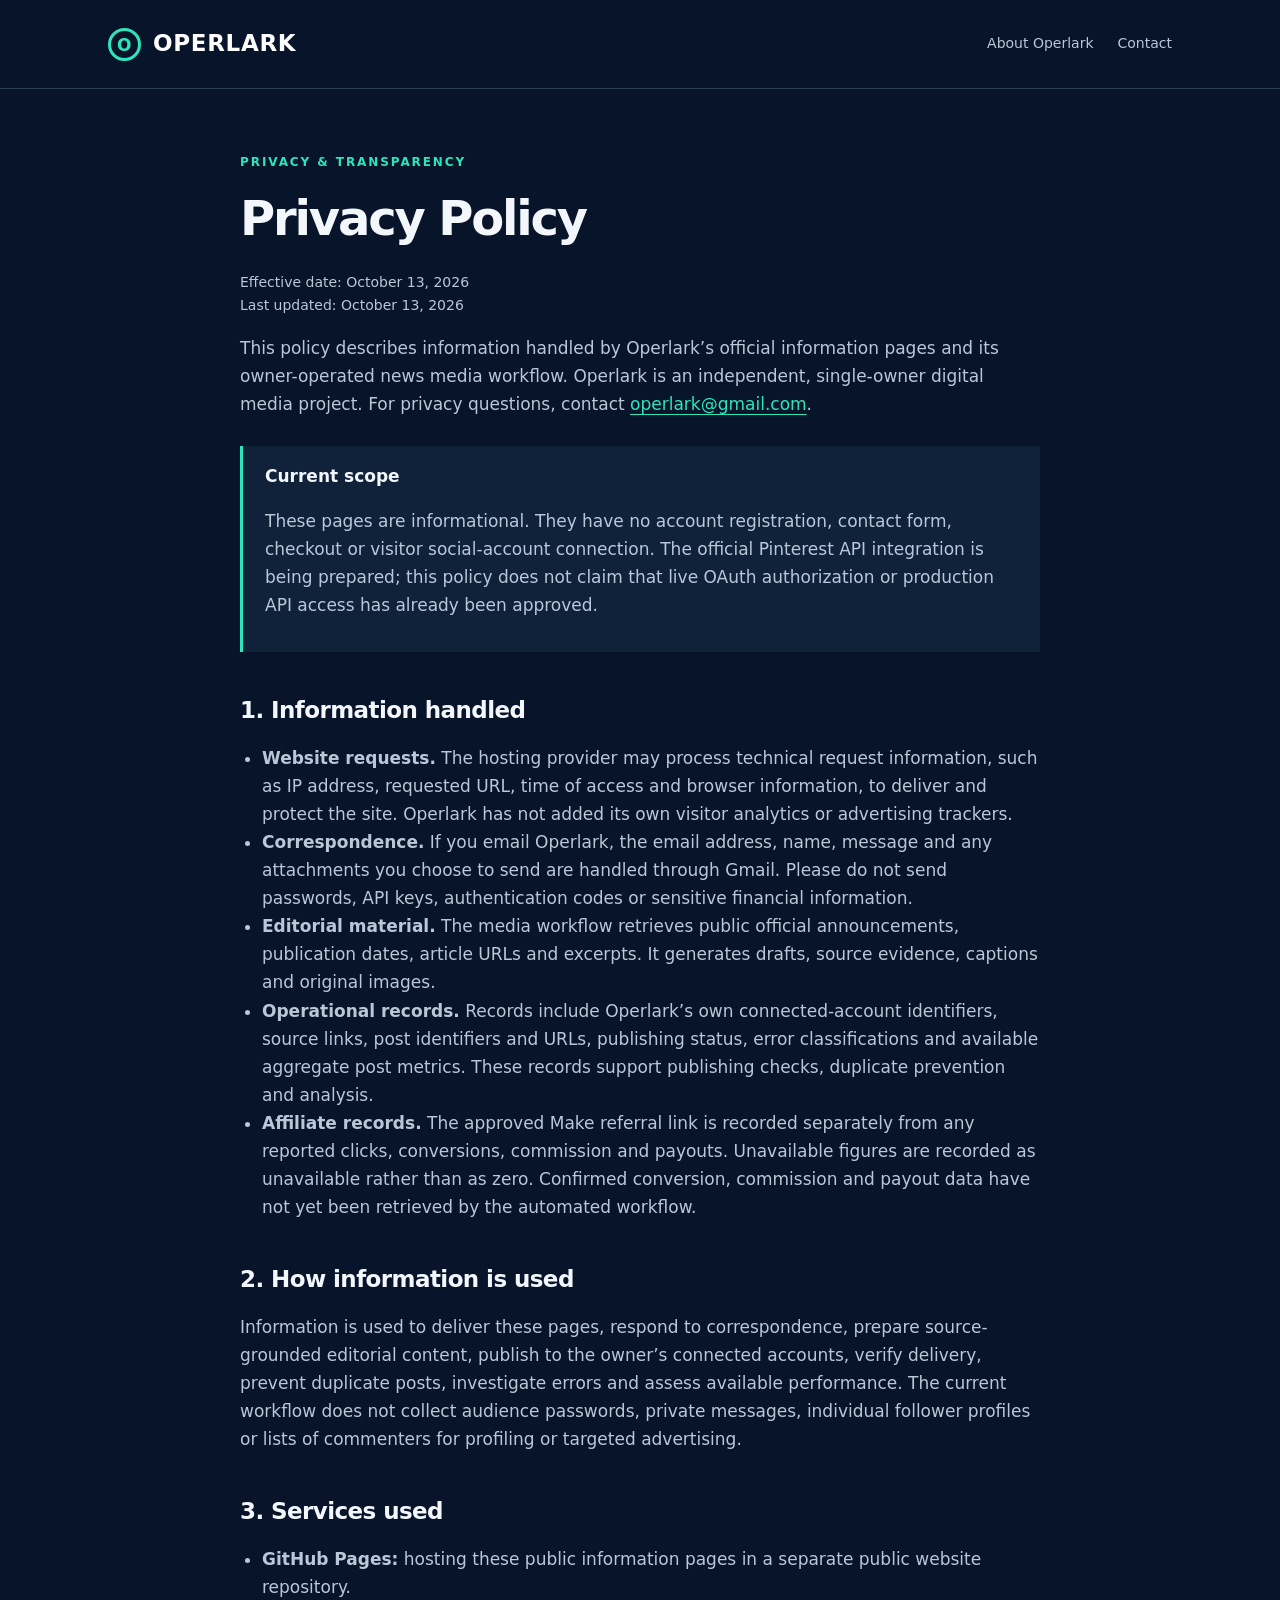
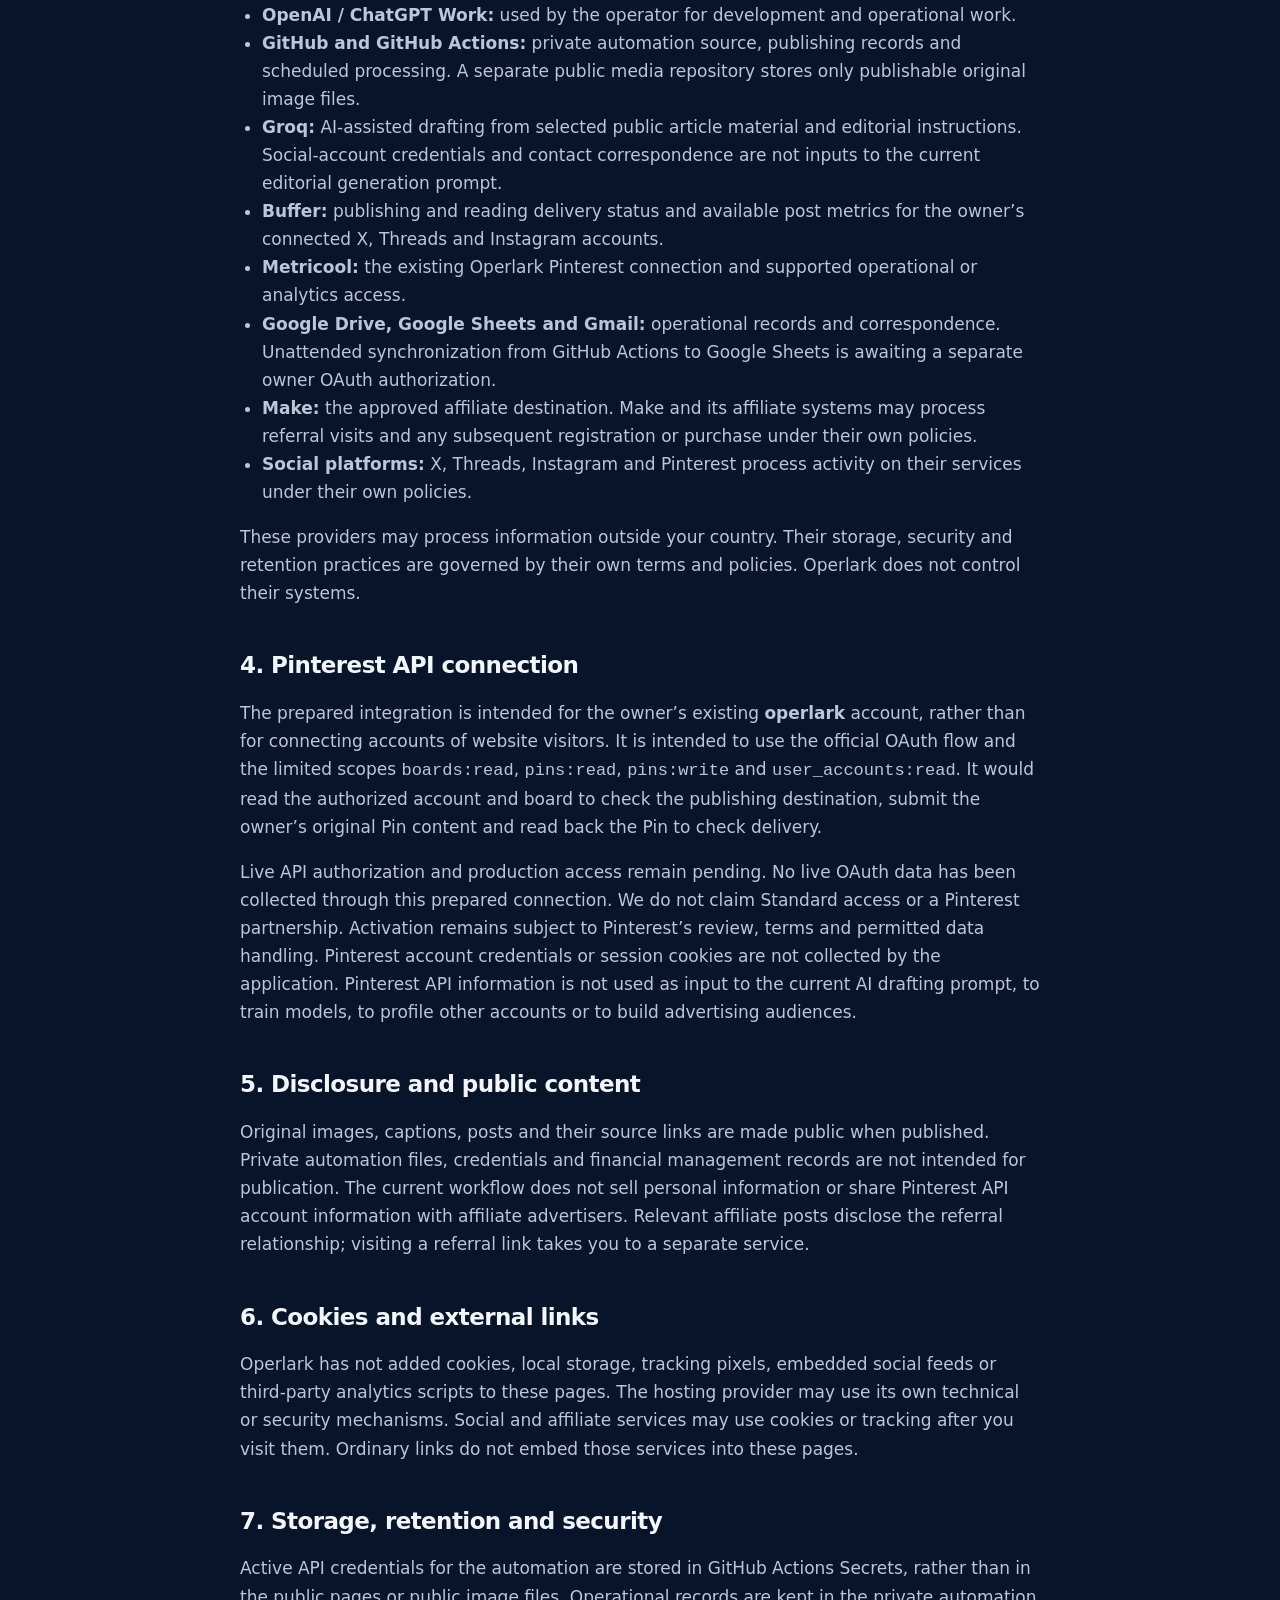
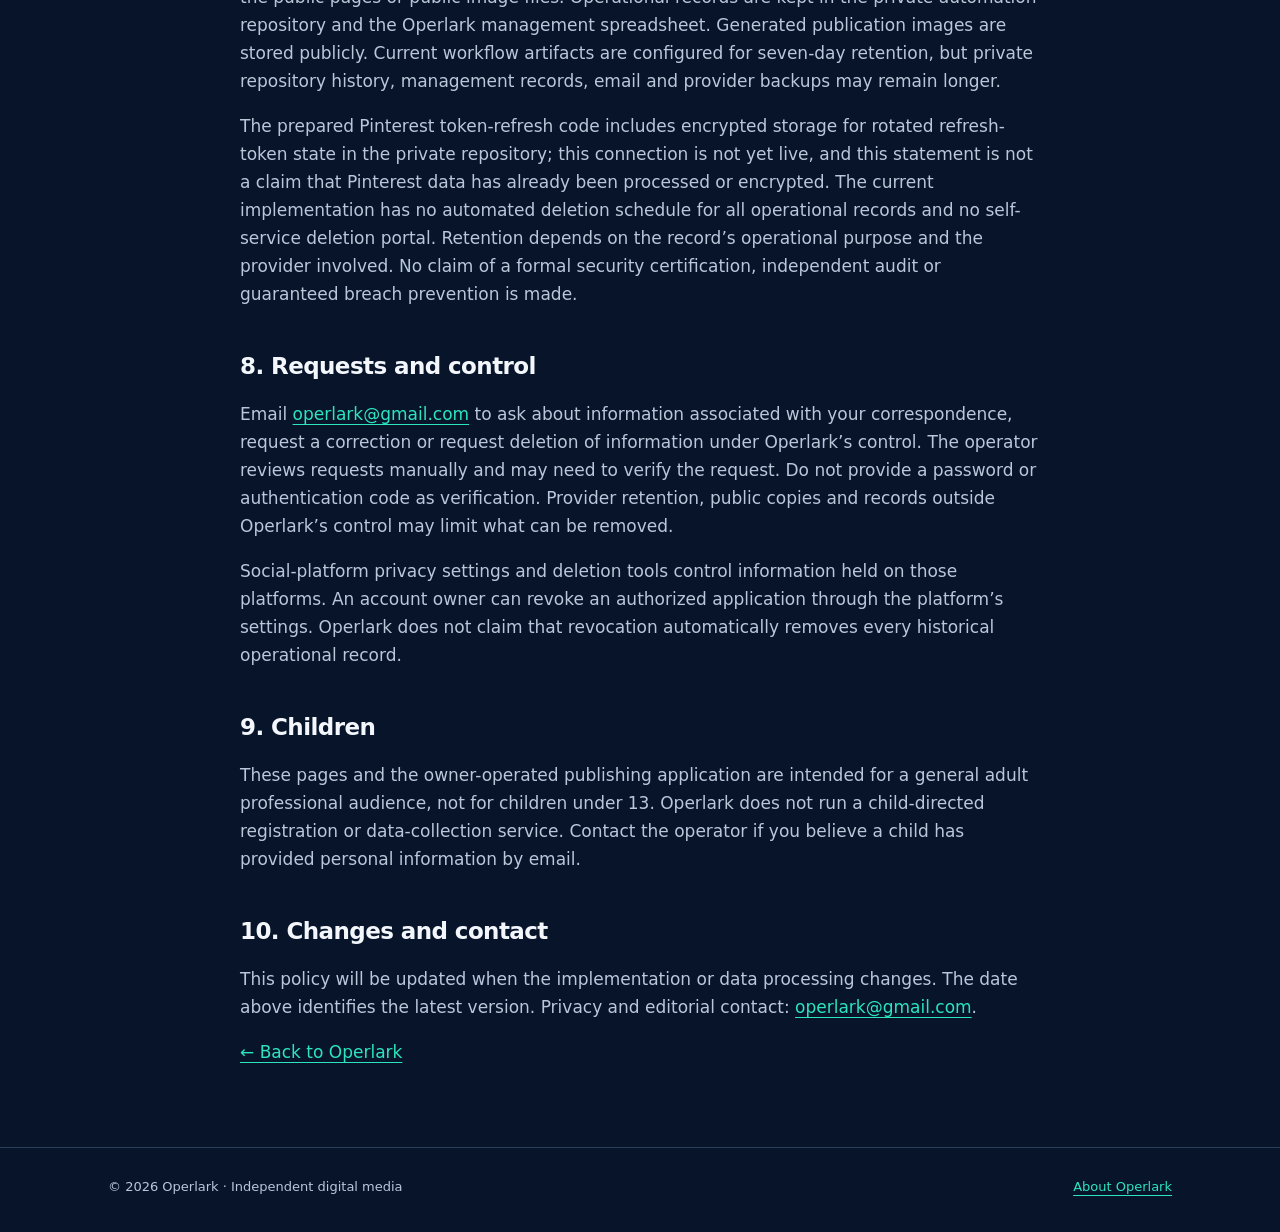
==== privacy/index.html @ 2bb424cf "Publish Operlark privacy policy" ====
<!doctype html><html lang="en"><head><meta charset="utf-8"><meta name="viewport" content="width=device-width,initial-scale=1"><meta name="description" content="Privacy policy for Operlark’s official information pages and owner-operated news media workflow."><meta name="referrer" content="no-referrer"><title>Privacy Policy — Operlark</title><link rel="stylesheet" href="/style.css"></head><body><a class="skip" href="#main">Skip to content</a><header><nav class="wrap" aria-label="Main navigation"><a class="brand" href="/"><span class="mark" aria-hidden="true">O</span>OPERLARK</a><div class="navlinks"><a href="/">About Operlark</a><a href="mailto:operlark@gmail.com">Contact</a></div></nav></header><main id="main" class="wrap"><article class="policy"><div class="eyebrow">Privacy &amp; transparency</div><h1>Privacy Policy</h1><p class="small">Effective date: October 13, 2026<br>Last updated: October 13, 2026</p><p>This policy describes information handled by Operlark’s official information pages and its owner-operated news media workflow. Operlark is an independent, single-owner digital media project. For privacy questions, contact <a href="mailto:operlark@gmail.com">operlark@gmail.com</a>.</p><div class="notice"><strong>Current scope</strong><p>These pages are informational. They have no account registration, contact form, checkout or visitor social-account connection. The official Pinterest API integration is being prepared; this policy does not claim that live OAuth authorization or production API access has already been approved.</p></div><h2>1. Information handled</h2><ul><li><strong>Website requests.</strong> The hosting provider may process technical request information, such as IP address, requested URL, time of access and browser information, to deliver and protect the site. Operlark has not added its own visitor analytics or advertising trackers.</li><li><strong>Correspondence.</strong> If you email Operlark, the email address, name, message and any attachments you choose to send are handled through Gmail. Please do not send passwords, API keys, authentication codes or sensitive financial information.</li><li><strong>Editorial material.</strong> The media workflow retrieves public official announcements, publication dates, article URLs and excerpts. It generates drafts, source evidence, captions and original images.</li><li><strong>Operational records.</strong> Records include Operlark’s own connected-account identifiers, source links, post identifiers and URLs, publishing status, error classifications and available aggregate post metrics. These records support publishing checks, duplicate prevention and analysis.</li><li><strong>Affiliate records.</strong> The approved Make referral link is recorded separately from any reported clicks, conversions, commission and payouts. Unavailable figures are recorded as unavailable rather than as zero. Confirmed conversion, commission and payout data have not yet been retrieved by the automated workflow.</li></ul><h2>2. How information is used</h2><p>Information is used to deliver these pages, respond to correspondence, prepare source-grounded editorial content, publish to the owner’s connected accounts, verify delivery, prevent duplicate posts, investigate errors and assess available performance. The current workflow does not collect audience passwords, private messages, individual follower profiles or lists of commenters for profiling or targeted advertising.</p><h2>3. Services used</h2><ul><li><strong>GitHub Pages:</strong> hosting these public information pages in a separate public website repository.</li><li><strong>OpenAI / ChatGPT Work:</strong> used by the operator for development and operational work.</li><li><strong>GitHub and GitHub Actions:</strong> private automation source, publishing records and scheduled processing. A separate public media repository stores only publishable original image files.</li><li><strong>Groq:</strong> AI-assisted drafting from selected public article material and editorial instructions. Social-account credentials and contact correspondence are not inputs to the current editorial generation prompt.</li><li><strong>Buffer:</strong> publishing and reading delivery status and available post metrics for the owner’s connected X, Threads and Instagram accounts.</li><li><strong>Metricool:</strong> the existing Operlark Pinterest connection and supported operational or analytics access.</li><li><strong>Google Drive, Google Sheets and Gmail:</strong> operational records and correspondence. Unattended synchronization from GitHub Actions to Google Sheets is awaiting a separate owner OAuth authorization.</li><li><strong>Make:</strong> the approved affiliate destination. Make and its affiliate systems may process referral visits and any subsequent registration or purchase under their own policies.</li><li><strong>Social platforms:</strong> X, Threads, Instagram and Pinterest process activity on their services under their own policies.</li></ul><p>These providers may process information outside your country. Their storage, security and retention practices are governed by their own terms and policies. Operlark does not control their systems.</p><h2>4. Pinterest API connection</h2><p>The prepared integration is intended for the owner’s existing <strong>operlark</strong> account, rather than for connecting accounts of website visitors. It is intended to use the official OAuth flow and the limited scopes <code>boards:read</code>, <code>pins:read</code>, <code>pins:write</code> and <code>user_accounts:read</code>. It would read the authorized account and board to check the publishing destination, submit the owner’s original Pin content and read back the Pin to check delivery.</p><p>Live API authorization and production access remain pending. No live OAuth data has been collected through this prepared connection. We do not claim Standard access or a Pinterest partnership. Activation remains subject to Pinterest’s review, terms and permitted data handling. Pinterest account credentials or session cookies are not collected by the application. Pinterest API information is not used as input to the current AI drafting prompt, to train models, to profile other accounts or to build advertising audiences.</p><h2>5. Disclosure and public content</h2><p>Original images, captions, posts and their source links are made public when published. Private automation files, credentials and financial management records are not intended for publication. The current workflow does not sell personal information or share Pinterest API account information with affiliate advertisers. Relevant affiliate posts disclose the referral relationship; visiting a referral link takes you to a separate service.</p><h2>6. Cookies and external links</h2><p>Operlark has not added cookies, local storage, tracking pixels, embedded social feeds or third-party analytics scripts to these pages. The hosting provider may use its own technical or security mechanisms. Social and affiliate services may use cookies or tracking after you visit them. Ordinary links do not embed those services into these pages.</p><h2>7. Storage, retention and security</h2><p>Active API credentials for the automation are stored in GitHub Actions Secrets, rather than in the public pages or public image files. Operational records are kept in the private automation repository and the Operlark management spreadsheet. Generated publication images are stored publicly. Current workflow artifacts are configured for seven-day retention, but private repository history, management records, email and provider backups may remain longer.</p><p>The prepared Pinterest token-refresh code includes encrypted storage for rotated refresh-token state in the private repository; this connection is not yet live, and this statement is not a claim that Pinterest data has already been processed or encrypted. The current implementation has no automated deletion schedule for all operational records and no self-service deletion portal. Retention depends on the record’s operational purpose and the provider involved. No claim of a formal security certification, independent audit or guaranteed breach prevention is made.</p><h2>8. Requests and control</h2><p>Email <a href="mailto:operlark@gmail.com">operlark@gmail.com</a> to ask about information associated with your correspondence, request a correction or request deletion of information under Operlark’s control. The operator reviews requests manually and may need to verify the request. Do not provide a password or authentication code as verification. Provider retention, public copies and records outside Operlark’s control may limit what can be removed.</p><p>Social-platform privacy settings and deletion tools control information held on those platforms. An account owner can revoke an authorized application through the platform’s settings. Operlark does not claim that revocation automatically removes every historical operational record.</p><h2>9. Children</h2><p>These pages and the owner-operated publishing application are intended for a general adult professional audience, not for children under 13. Operlark does not run a child-directed registration or data-collection service. Contact the operator if you believe a child has provided personal information by email.</p><h2>10. Changes and contact</h2><p>This policy will be updated when the implementation or data processing changes. The date above identifies the latest version. Privacy and editorial contact: <a href="mailto:operlark@gmail.com">operlark@gmail.com</a>.</p><p><a href="/">← Back to Operlark</a></p></article></main><footer><div class="wrap footerline"><span>© 2026 Operlark · Independent digital media</span><a href="/">About Operlark</a></div></footer></body></html>
---- style.css ----
:root{color-scheme:dark;--bg:#07142a;--panel:#10223a;--ink:#f3f7fc;--muted:#b9c7d9;--mint:#2ce5bd;--line:#294058}*{box-sizing:border-box}body{margin:0;background:var(--bg);color:var(--ink);font:17px/1.65 system-ui,-apple-system,BlinkMacSystemFont,"Segoe UI",sans-serif}a{color:var(--mint);text-underline-offset:4px}a:hover{color:white}a:focus-visible{outline:3px solid var(--mint);outline-offset:6px}.wrap{max-width:1120px;margin:auto;padding:0 28px}header{border-bottom:1px solid var(--line)}nav{display:flex;align-items:center;justify-content:space-between;gap:24px;min-height:88px}.brand{font-weight:750;font-size:23px;letter-spacing:.03em;color:white;text-decoration:none}.mark{display:inline-grid;place-items:center;width:33px;height:33px;border:3px solid var(--mint);border-radius:50%;margin-right:12px;color:var(--mint);font-size:17px}.navlinks{display:flex;gap:24px;font-size:14px}.navlinks a{color:var(--muted);text-decoration:none}.hero{display:grid;grid-template-columns:1.25fr 1fr;gap:70px;align-items:center;padding:84px 0 76px}.eyebrow{font-size:12px;letter-spacing:.16em;text-transform:uppercase;color:var(--mint);font-weight:700}h1{font-size:clamp(42px,6vw,70px);line-height:1.08;letter-spacing:-.045em;margin:20px 0 26px}h2{font-size:28px;line-height:1.3;letter-spacing:-.025em;margin:0 0 18px}h3{font-size:18px;line-height:1.4;margin:0 0 12px}.lead{font-size:20px;color:var(--muted);max-width:640px}.card{background:var(--panel);border:1px solid var(--line);padding:32px;border-radius:18px}.card .number{color:var(--mint);font-size:12px;letter-spacing:.12em}.flow{list-style:none;padding:0;margin:0}.flow li{padding:18px 0;border-bottom:1px solid var(--line)}.flow li:last-child{border:0;padding-bottom:0}.flow p{margin:4px 0 0;color:var(--muted);font-size:14px}.section{padding:55px 0;border-top:1px solid var(--line)}.grid{display:grid;grid-template-columns:repeat(3,1fr);gap:30px}.grid p{color:var(--muted);font-size:15px}.social{display:flex;flex-wrap:wrap;gap:12px;margin:28px 0}.pill{border:1px solid var(--line);border-radius:30px;padding:10px 20px;color:var(--ink);text-decoration:none;font-size:15px}.pill:hover{border-color:var(--mint)}.small{font-size:14px;color:var(--muted)}footer{border-top:1px solid var(--line);padding:28px 0 36px;font-size:13px;color:var(--muted)}.footerline{display:flex;justify-content:space-between;gap:25px;flex-wrap:wrap}.policy{max-width:800px;margin:auto;padding:64px 0}.policy h1{font-size:48px}.policy h2{margin-top:44px;font-size:23px}.policy p,.policy li{color:var(--muted)}.policy ul{padding-left:22px}.notice{border-left:3px solid var(--mint);background:var(--panel);padding:16px 22px;margin:28px 0}.skip{position:absolute;left:-9999px}.skip:focus{left:16px;top:16px;background:var(--bg);padding:12px;z-index:2}@media(max-width:760px){.wrap{padding:0 22px}nav{min-height:76px}.navlinks{gap:15px;font-size:13px}.brand{font-size:19px}.mark{margin-right:8px;width:28px;height:28px}.hero{grid-template-columns:1fr;gap:30px;padding:48px 0}.grid{grid-template-columns:1fr;gap:18px}.section{padding:38px 0}.card{padding:24px}.policy{padding:38px 0}.policy h1{font-size:38px}.lead{font-size:18px}}
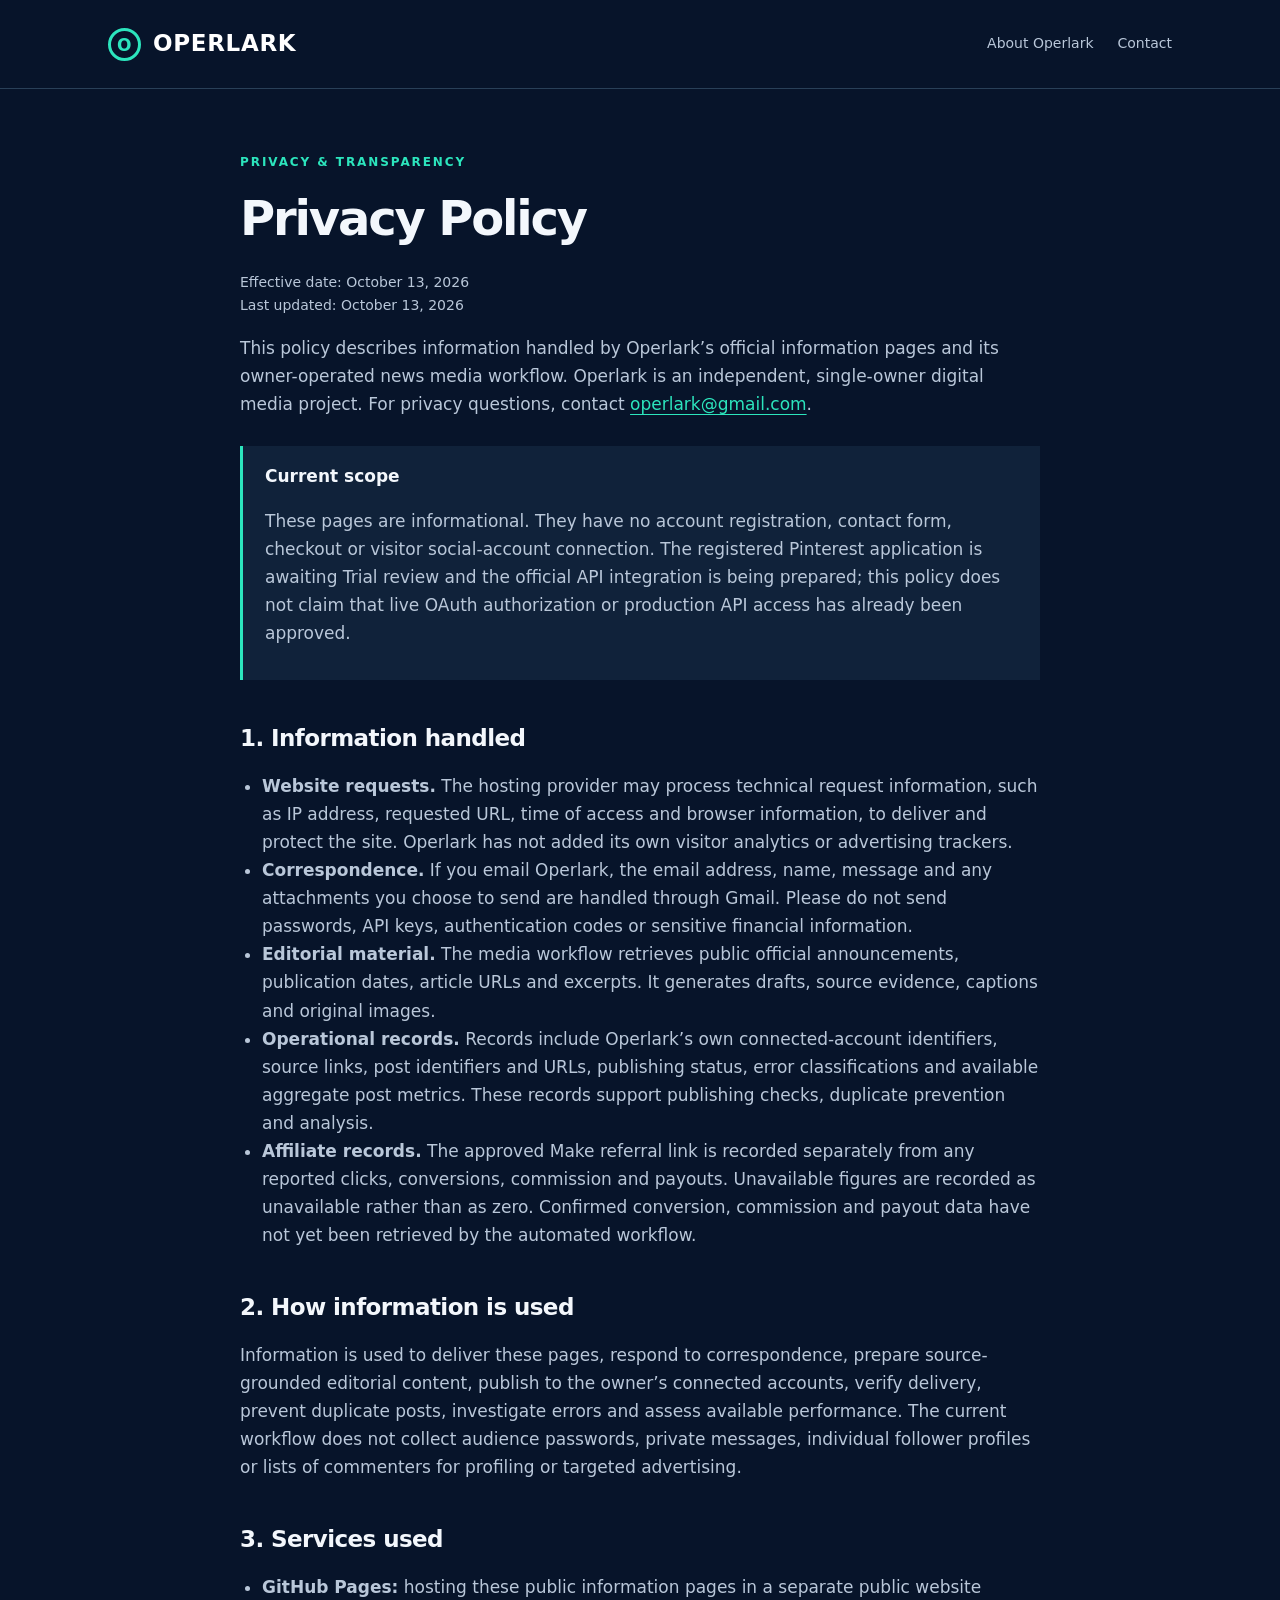
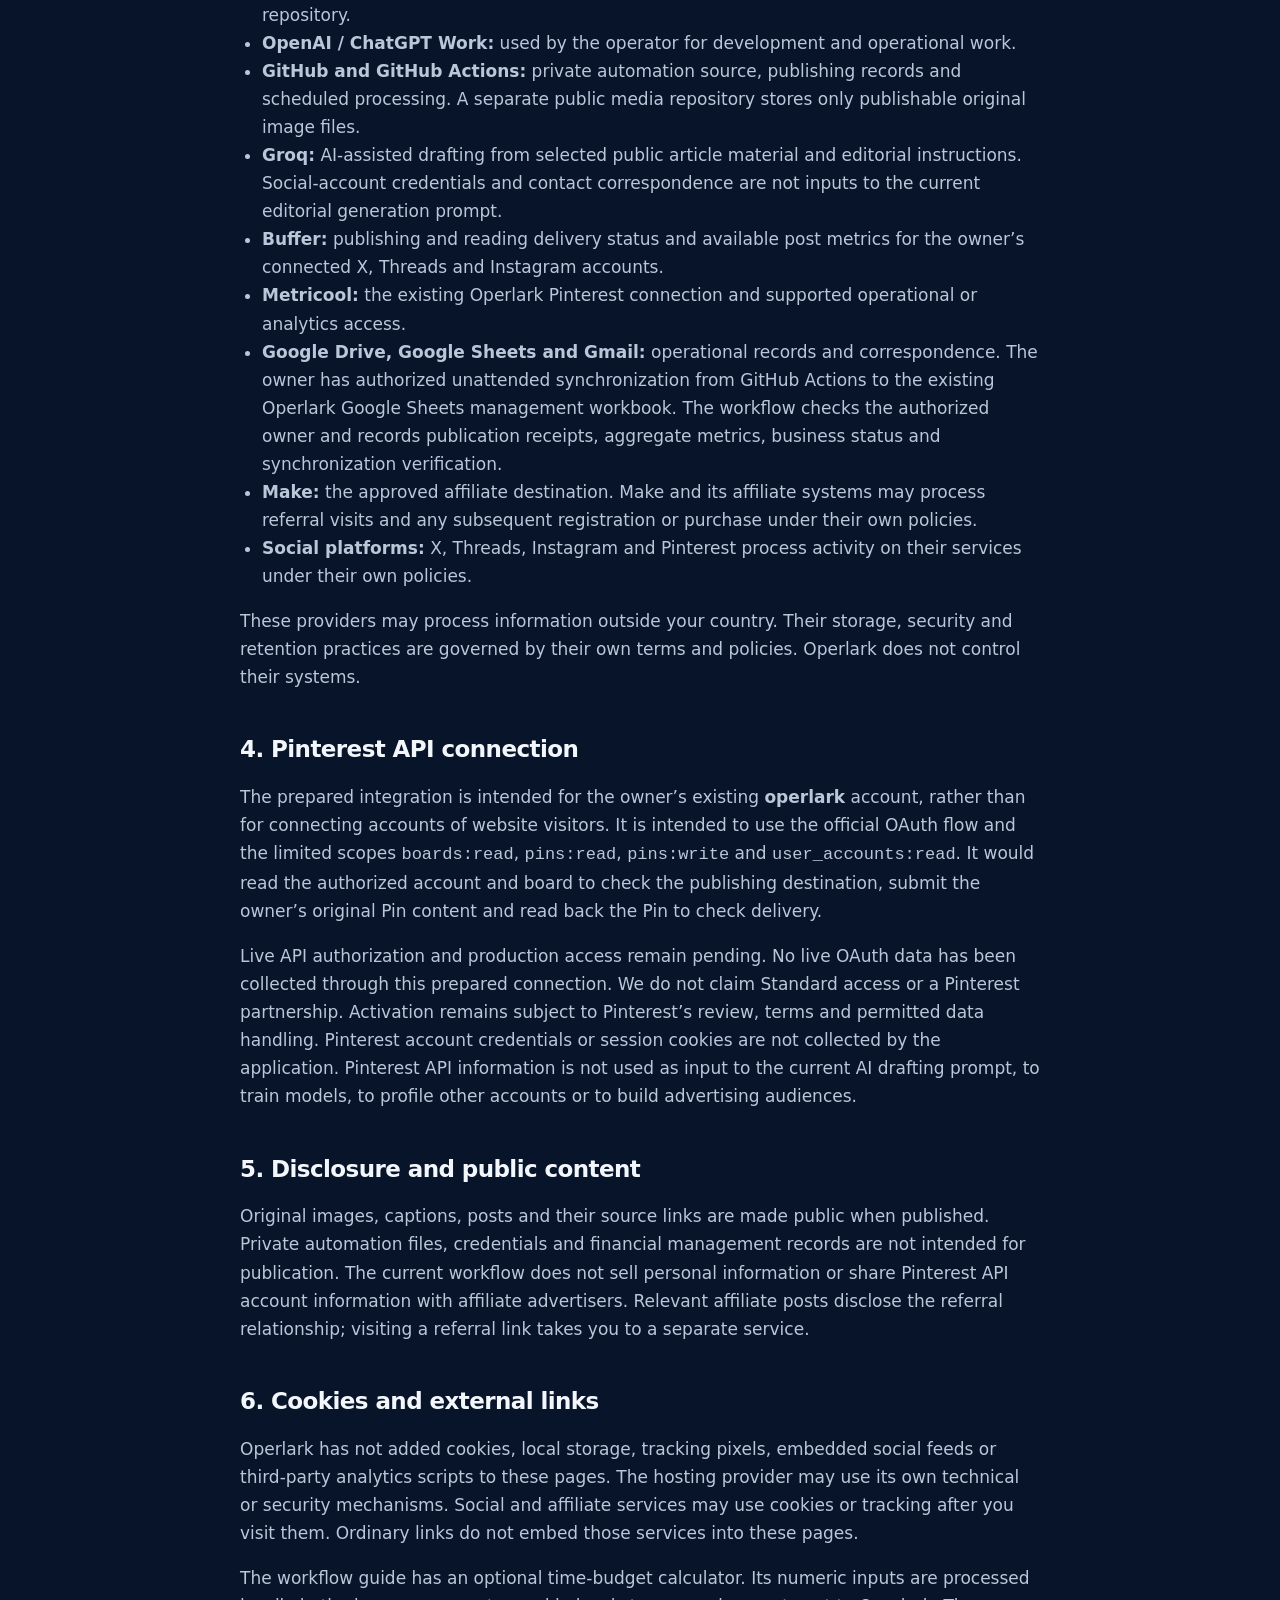
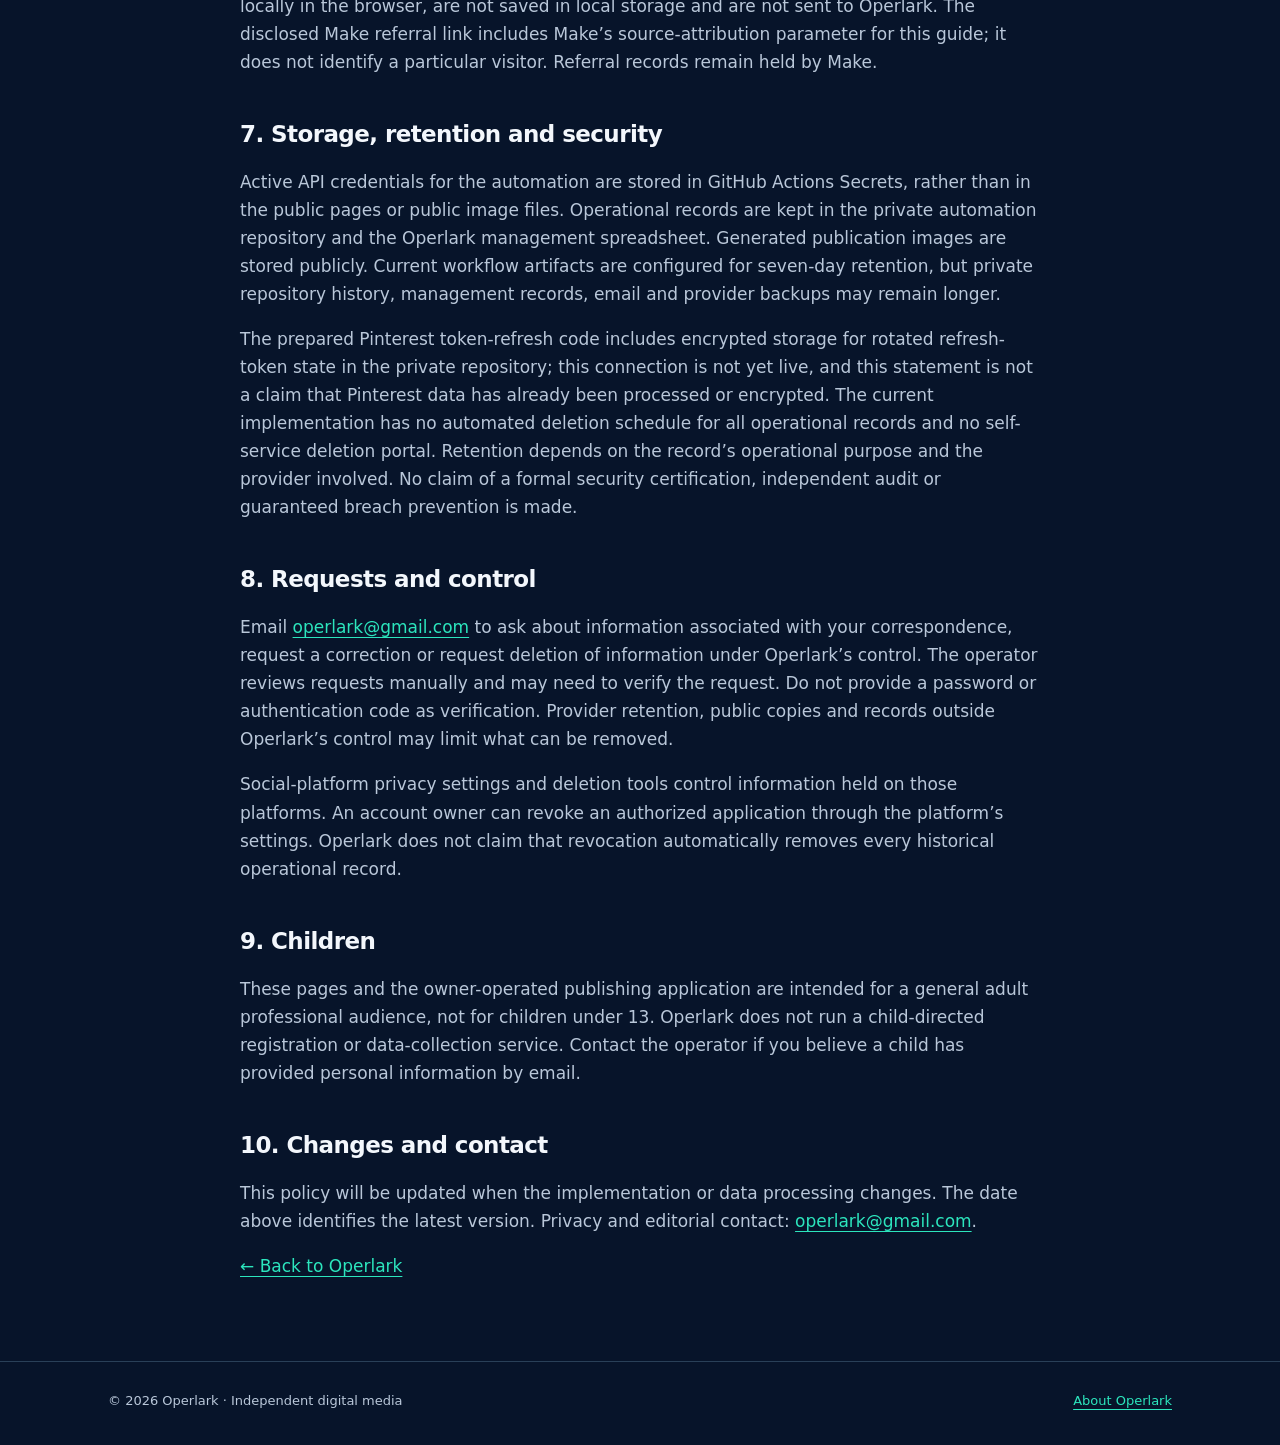
==== commit d94ecac9: "Update privacy for verified Sheets sync and local workflow calculator" ====
--- a/privacy/index.html
+++ b/privacy/index.html
@@ -1 +1 @@
-<!doctype html><html lang="en"><head><meta charset="utf-8"><meta name="viewport" content="width=device-width,initial-scale=1"><meta name="description" content="Privacy policy for Operlark’s official information pages and owner-operated news media workflow."><meta name="referrer" content="no-referrer"><title>Privacy Policy — Operlark</title><link rel="stylesheet" href="/style.css"></head><body><a class="skip" href="#main">Skip to content</a><header><nav class="wrap" aria-label="Main navigation"><a class="brand" href="/"><span class="mark" aria-hidden="true">O</span>OPERLARK</a><div class="navlinks"><a href="/">About Operlark</a><a href="mailto:operlark@gmail.com">Contact</a></div></nav></header><main id="main" class="wrap"><article class="policy"><div class="eyebrow">Privacy &amp; transparency</div><h1>Privacy Policy</h1><p class="small">Effective date: October 13, 2026<br>Last updated: October 13, 2026</p><p>This policy describes information handled by Operlark’s official information pages and its owner-operated news media workflow. Operlark is an independent, single-owner digital media project. For privacy questions, contact <a href="mailto:operlark@gmail.com">operlark@gmail.com</a>.</p><div class="notice"><strong>Current scope</strong><p>These pages are informational. They have no account registration, contact form, checkout or visitor social-account connection. The official Pinterest API integration is being prepared; this policy does not claim that live OAuth authorization or production API access has already been approved.</p></div><h2>1. Information handled</h2><ul><li><strong>Website requests.</strong> The hosting provider may process technical request information, such as IP address, requested URL, time of access and browser information, to deliver and protect the site. Operlark has not added its own visitor analytics or advertising trackers.</li><li><strong>Correspondence.</strong> If you email Operlark, the email address, name, message and any attachments you choose to send are handled through Gmail. Please do not send passwords, API keys, authentication codes or sensitive financial information.</li><li><strong>Editorial material.</strong> The media workflow retrieves public official announcements, publication dates, article URLs and excerpts. It generates drafts, source evidence, captions and original images.</li><li><strong>Operational records.</strong> Records include Operlark’s own connected-account identifiers, source links, post identifiers and URLs, publishing status, error classifications and available aggregate post metrics. These records support publishing checks, duplicate prevention and analysis.</li><li><strong>Affiliate records.</strong> The approved Make referral link is recorded separately from any reported clicks, conversions, commission and payouts. Unavailable figures are recorded as unavailable rather than as zero. Confirmed conversion, commission and payout data have not yet been retrieved by the automated workflow.</li></ul><h2>2. How information is used</h2><p>Information is used to deliver these pages, respond to correspondence, prepare source-grounded editorial content, publish to the owner’s connected accounts, verify delivery, prevent duplicate posts, investigate errors and assess available performance. The current workflow does not collect audience passwords, private messages, individual follower profiles or lists of commenters for profiling or targeted advertising.</p><h2>3. Services used</h2><ul><li><strong>GitHub Pages:</strong> hosting these public information pages in a separate public website repository.</li><li><strong>OpenAI / ChatGPT Work:</strong> used by the operator for development and operational work.</li><li><strong>GitHub and GitHub Actions:</strong> private automation source, publishing records and scheduled processing. A separate public media repository stores only publishable original image files.</li><li><strong>Groq:</strong> AI-assisted drafting from selected public article material and editorial instructions. Social-account credentials and contact correspondence are not inputs to the current editorial generation prompt.</li><li><strong>Buffer:</strong> publishing and reading delivery status and available post metrics for the owner’s connected X, Threads and Instagram accounts.</li><li><strong>Metricool:</strong> the existing Operlark Pinterest connection and supported operational or analytics access.</li><li><strong>Google Drive, Google Sheets and Gmail:</strong> operational records and correspondence. Unattended synchronization from GitHub Actions to Google Sheets is awaiting a separate owner OAuth authorization.</li><li><strong>Make:</strong> the approved affiliate destination. Make and its affiliate systems may process referral visits and any subsequent registration or purchase under their own policies.</li><li><strong>Social platforms:</strong> X, Threads, Instagram and Pinterest process activity on their services under their own policies.</li></ul><p>These providers may process information outside your country. Their storage, security and retention practices are governed by their own terms and policies. Operlark does not control their systems.</p><h2>4. Pinterest API connection</h2><p>The prepared integration is intended for the owner’s existing <strong>operlark</strong> account, rather than for connecting accounts of website visitors. It is intended to use the official OAuth flow and the limited scopes <code>boards:read</code>, <code>pins:read</code>, <code>pins:write</code> and <code>user_accounts:read</code>. It would read the authorized account and board to check the publishing destination, submit the owner’s original Pin content and read back the Pin to check delivery.</p><p>Live API authorization and production access remain pending. No live OAuth data has been collected through this prepared connection. We do not claim Standard access or a Pinterest partnership. Activation remains subject to Pinterest’s review, terms and permitted data handling. Pinterest account credentials or session cookies are not collected by the application. Pinterest API information is not used as input to the current AI drafting prompt, to train models, to profile other accounts or to build advertising audiences.</p><h2>5. Disclosure and public content</h2><p>Original images, captions, posts and their source links are made public when published. Private automation files, credentials and financial management records are not intended for publication. The current workflow does not sell personal information or share Pinterest API account information with affiliate advertisers. Relevant affiliate posts disclose the referral relationship; visiting a referral link takes you to a separate service.</p><h2>6. Cookies and external links</h2><p>Operlark has not added cookies, local storage, tracking pixels, embedded social feeds or third-party analytics scripts to these pages. The hosting provider may use its own technical or security mechanisms. Social and affiliate services may use cookies or tracking after you visit them. Ordinary links do not embed those services into these pages.</p><h2>7. Storage, retention and security</h2><p>Active API credentials for the automation are stored in GitHub Actions Secrets, rather than in the public pages or public image files. Operational records are kept in the private automation repository and the Operlark management spreadsheet. Generated publication images are stored publicly. Current workflow artifacts are configured for seven-day retention, but private repository history, management records, email and provider backups may remain longer.</p><p>The prepared Pinterest token-refresh code includes encrypted storage for rotated refresh-token state in the private repository; this connection is not yet live, and this statement is not a claim that Pinterest data has already been processed or encrypted. The current implementation has no automated deletion schedule for all operational records and no self-service deletion portal. Retention depends on the record’s operational purpose and the provider involved. No claim of a formal security certification, independent audit or guaranteed breach prevention is made.</p><h2>8. Requests and control</h2><p>Email <a href="mailto:operlark@gmail.com">operlark@gmail.com</a> to ask about information associated with your correspondence, request a correction or request deletion of information under Operlark’s control. The operator reviews requests manually and may need to verify the request. Do not provide a password or authentication code as verification. Provider retention, public copies and records outside Operlark’s control may limit what can be removed.</p><p>Social-platform privacy settings and deletion tools control information held on those platforms. An account owner can revoke an authorized application through the platform’s settings. Operlark does not claim that revocation automatically removes every historical operational record.</p><h2>9. Children</h2><p>These pages and the owner-operated publishing application are intended for a general adult professional audience, not for children under 13. Operlark does not run a child-directed registration or data-collection service. Contact the operator if you believe a child has provided personal information by email.</p><h2>10. Changes and contact</h2><p>This policy will be updated when the implementation or data processing changes. The date above identifies the latest version. Privacy and editorial contact: <a href="mailto:operlark@gmail.com">operlark@gmail.com</a>.</p><p><a href="/">← Back to Operlark</a></p></article></main><footer><div class="wrap footerline"><span>© 2026 Operlark · Independent digital media</span><a href="/">About Operlark</a></div></footer></body></html>
+<!doctype html><html lang="en"><head><meta charset="utf-8"><meta name="viewport" content="width=device-width,initial-scale=1"><meta name="description" content="Privacy policy for Operlark’s official information pages and owner-operated news media workflow."><meta name="referrer" content="no-referrer"><title>Privacy Policy — Operlark</title><link rel="stylesheet" href="/style.css"></head><body><a class="skip" href="#main">Skip to content</a><header><nav class="wrap" aria-label="Main navigation"><a class="brand" href="/"><span class="mark" aria-hidden="true">O</span>OPERLARK</a><div class="navlinks"><a href="/">About Operlark</a><a href="mailto:operlark@gmail.com">Contact</a></div></nav></header><main id="main" class="wrap"><article class="policy"><div class="eyebrow">Privacy &amp; transparency</div><h1>Privacy Policy</h1><p class="small">Effective date: October 13, 2026<br>Last updated: October 13, 2026</p><p>This policy describes information handled by Operlark’s official information pages and its owner-operated news media workflow. Operlark is an independent, single-owner digital media project. For privacy questions, contact <a href="mailto:operlark@gmail.com">operlark@gmail.com</a>.</p><div class="notice"><strong>Current scope</strong><p>These pages are informational. They have no account registration, contact form, checkout or visitor social-account connection. The registered Pinterest application is awaiting Trial review and the official API integration is being prepared; this policy does not claim that live OAuth authorization or production API access has already been approved.</p></div><h2>1. Information handled</h2><ul><li><strong>Website requests.</strong> The hosting provider may process technical request information, such as IP address, requested URL, time of access and browser information, to deliver and protect the site. Operlark has not added its own visitor analytics or advertising trackers.</li><li><strong>Correspondence.</strong> If you email Operlark, the email address, name, message and any attachments you choose to send are handled through Gmail. Please do not send passwords, API keys, authentication codes or sensitive financial information.</li><li><strong>Editorial material.</strong> The media workflow retrieves public official announcements, publication dates, article URLs and excerpts. It generates drafts, source evidence, captions and original images.</li><li><strong>Operational records.</strong> Records include Operlark’s own connected-account identifiers, source links, post identifiers and URLs, publishing status, error classifications and available aggregate post metrics. These records support publishing checks, duplicate prevention and analysis.</li><li><strong>Affiliate records.</strong> The approved Make referral link is recorded separately from any reported clicks, conversions, commission and payouts. Unavailable figures are recorded as unavailable rather than as zero. Confirmed conversion, commission and payout data have not yet been retrieved by the automated workflow.</li></ul><h2>2. How information is used</h2><p>Information is used to deliver these pages, respond to correspondence, prepare source-grounded editorial content, publish to the owner’s connected accounts, verify delivery, prevent duplicate posts, investigate errors and assess available performance. The current workflow does not collect audience passwords, private messages, individual follower profiles or lists of commenters for profiling or targeted advertising.</p><h2>3. Services used</h2><ul><li><strong>GitHub Pages:</strong> hosting these public information pages in a separate public website repository.</li><li><strong>OpenAI / ChatGPT Work:</strong> used by the operator for development and operational work.</li><li><strong>GitHub and GitHub Actions:</strong> private automation source, publishing records and scheduled processing. A separate public media repository stores only publishable original image files.</li><li><strong>Groq:</strong> AI-assisted drafting from selected public article material and editorial instructions. Social-account credentials and contact correspondence are not inputs to the current editorial generation prompt.</li><li><strong>Buffer:</strong> publishing and reading delivery status and available post metrics for the owner’s connected X, Threads and Instagram accounts.</li><li><strong>Metricool:</strong> the existing Operlark Pinterest connection and supported operational or analytics access.</li><li><strong>Google Drive, Google Sheets and Gmail:</strong> operational records and correspondence. The owner has authorized unattended synchronization from GitHub Actions to the existing Operlark Google Sheets management workbook. The workflow checks the authorized owner and records publication receipts, aggregate metrics, business status and synchronization verification.</li><li><strong>Make:</strong> the approved affiliate destination. Make and its affiliate systems may process referral visits and any subsequent registration or purchase under their own policies.</li><li><strong>Social platforms:</strong> X, Threads, Instagram and Pinterest process activity on their services under their own policies.</li></ul><p>These providers may process information outside your country. Their storage, security and retention practices are governed by their own terms and policies. Operlark does not control their systems.</p><h2>4. Pinterest API connection</h2><p>The prepared integration is intended for the owner’s existing <strong>operlark</strong> account, rather than for connecting accounts of website visitors. It is intended to use the official OAuth flow and the limited scopes <code>boards:read</code>, <code>pins:read</code>, <code>pins:write</code> and <code>user_accounts:read</code>. It would read the authorized account and board to check the publishing destination, submit the owner’s original Pin content and read back the Pin to check delivery.</p><p>Live API authorization and production access remain pending. No live OAuth data has been collected through this prepared connection. We do not claim Standard access or a Pinterest partnership. Activation remains subject to Pinterest’s review, terms and permitted data handling. Pinterest account credentials or session cookies are not collected by the application. Pinterest API information is not used as input to the current AI drafting prompt, to train models, to profile other accounts or to build advertising audiences.</p><h2>5. Disclosure and public content</h2><p>Original images, captions, posts and their source links are made public when published. Private automation files, credentials and financial management records are not intended for publication. The current workflow does not sell personal information or share Pinterest API account information with affiliate advertisers. Relevant affiliate posts disclose the referral relationship; visiting a referral link takes you to a separate service.</p><h2>6. Cookies and external links</h2><p>Operlark has not added cookies, local storage, tracking pixels, embedded social feeds or third-party analytics scripts to these pages. The hosting provider may use its own technical or security mechanisms. Social and affiliate services may use cookies or tracking after you visit them. Ordinary links do not embed those services into these pages.</p><p>The workflow guide has an optional time-budget calculator. Its numeric inputs are processed locally in the browser, are not saved in local storage and are not sent to Operlark. The disclosed Make referral link includes Make’s source-attribution parameter for this guide; it does not identify a particular visitor. Referral records remain held by Make.</p><h2>7. Storage, retention and security</h2><p>Active API credentials for the automation are stored in GitHub Actions Secrets, rather than in the public pages or public image files. Operational records are kept in the private automation repository and the Operlark management spreadsheet. Generated publication images are stored publicly. Current workflow artifacts are configured for seven-day retention, but private repository history, management records, email and provider backups may remain longer.</p><p>The prepared Pinterest token-refresh code includes encrypted storage for rotated refresh-token state in the private repository; this connection is not yet live, and this statement is not a claim that Pinterest data has already been processed or encrypted. The current implementation has no automated deletion schedule for all operational records and no self-service deletion portal. Retention depends on the record’s operational purpose and the provider involved. No claim of a formal security certification, independent audit or guaranteed breach prevention is made.</p><h2>8. Requests and control</h2><p>Email <a href="mailto:operlark@gmail.com">operlark@gmail.com</a> to ask about information associated with your correspondence, request a correction or request deletion of information under Operlark’s control. The operator reviews requests manually and may need to verify the request. Do not provide a password or authentication code as verification. Provider retention, public copies and records outside Operlark’s control may limit what can be removed.</p><p>Social-platform privacy settings and deletion tools control information held on those platforms. An account owner can revoke an authorized application through the platform’s settings. Operlark does not claim that revocation automatically removes every historical operational record.</p><h2>9. Children</h2><p>These pages and the owner-operated publishing application are intended for a general adult professional audience, not for children under 13. Operlark does not run a child-directed registration or data-collection service. Contact the operator if you believe a child has provided personal information by email.</p><h2>10. Changes and contact</h2><p>This policy will be updated when the implementation or data processing changes. The date above identifies the latest version. Privacy and editorial contact: <a href="mailto:operlark@gmail.com">operlark@gmail.com</a>.</p><p><a href="/">← Back to Operlark</a></p></article></main><footer><div class="wrap footerline"><span>© 2026 Operlark · Independent digital media</span><a href="/">About Operlark</a></div></footer></body></html>
